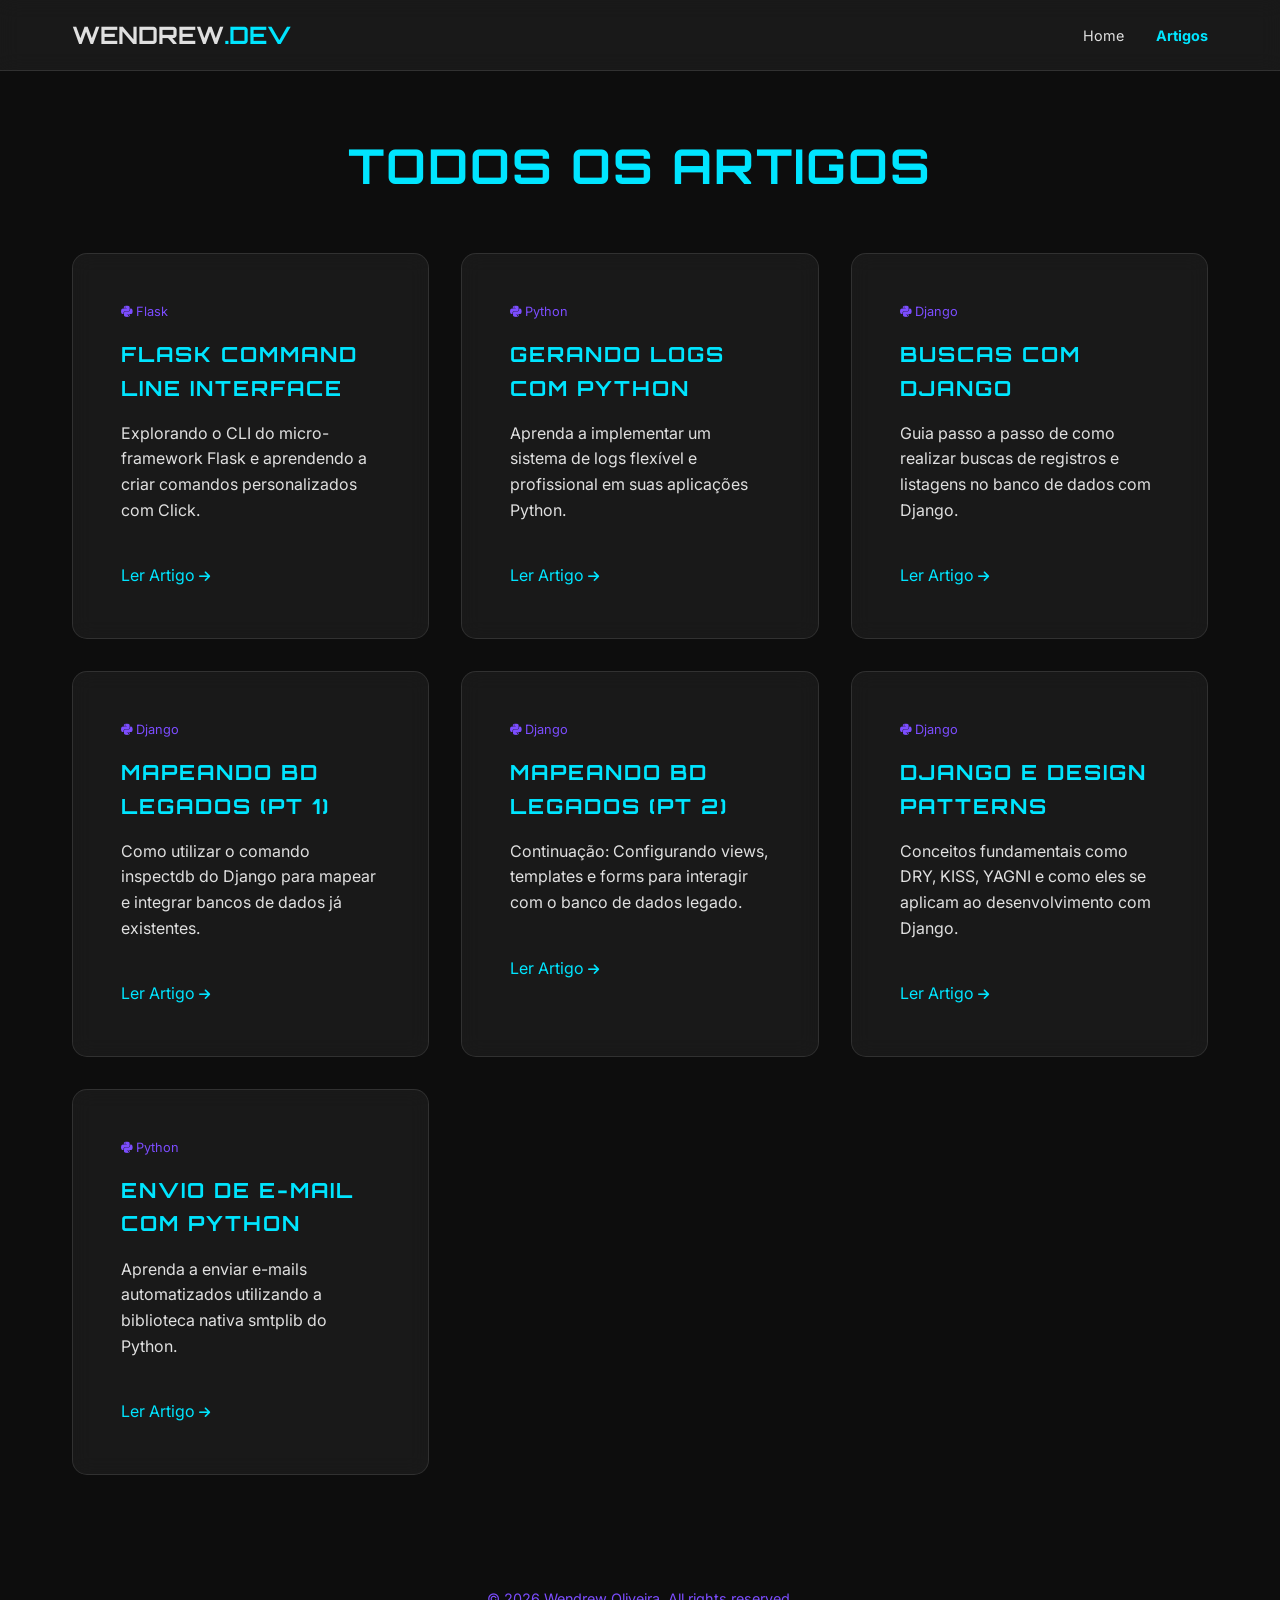
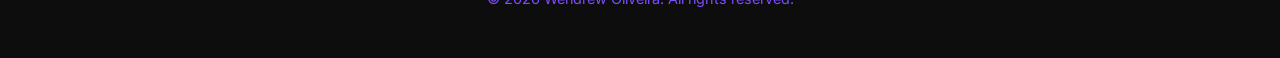
==== articles.html @ aa0556d5 "first commit" ====
<!DOCTYPE html>
<html lang="pt-BR">

<head>
    <meta charset="UTF-8">
    <meta name="viewport" content="width=device-width, initial-scale=1.0">
    <title>Artigos | Wendrew Oliveira</title>
    <link rel="stylesheet" href="style.css">
    <link rel="stylesheet" href="https://cdnjs.cloudflare.com/ajax/libs/font-awesome/6.0.0/css/all.min.css">
    <link
        href="https://fonts.googleapis.com/css2?family=Inter:wght@400;600;700&family=Orbitron:wght@400;700&display=swap"
        rel="stylesheet">
</head>

<body>
    <nav class="glass"
        style="position: fixed; top: 0; width: 100%; z-index: 1000; border-radius: 0; border-top: none; border-left: none; border-right: none; padding: 1rem 2rem;">
        <div class="container" style="display: flex; justify-content: space-between; align-items: center;">
            <a href="index.html"
                style="font-family: var(--font-heading); font-size: 1.5rem; text-decoration: none; color: var(--text-color); font-weight: 700;">
                WENDREW<span style="color: var(--accent-color);">.DEV</span>
            </a>
            <div class="nav-links" style="display: flex; gap: 2rem;">
                <a href="index.html"
                    style="color: var(--text-color); text-decoration: none; font-size: 0.9rem;">Home</a>
                <a href="articles.html"
                    style="color: var(--accent-color); text-decoration: none; font-size: 0.9rem; font-weight: bold;">Artigos</a>
            </div>
        </div>
    </nav>

    <div class="container" style="padding-top: 8rem; padding-bottom: 5rem;">
        <h1 style="font-size: 3rem; margin-bottom: 3rem; text-align: center;">Todos os Artigos</h1>

        <div style="display: grid; grid-template-columns: repeat(auto-fit, minmax(300px, 1fr)); gap: 2rem;">

            <!-- Artigo 1 -->
            <div class="glass">
                <div style="color: var(--secondary-accent); font-size: 0.8rem; margin-bottom: 1rem;"><i
                        class="fab fa-python"></i> Flask</div>
                <h3>Flask Command Line Interface</h3>
                <p style="margin-top: 1rem;">Explorando o CLI do micro-framework Flask e aprendendo a criar comandos
                    personalizados com Click.</p>
                <a href="articles/flask-cli.html" class="article-link"
                    style="color: var(--accent-color); text-decoration: none; display: inline-block; margin-top: 1.5rem; border-bottom: 1px solid transparent; transition: 0.3s;"
                    onmouseover="this.style.borderBottom='1px solid var(--accent-color)'"
                    onmouseout="this.style.borderBottom='1px solid transparent'">Ler Artigo <i
                        class="fas fa-arrow-right" style="font-size: 0.8rem;"></i></a>
            </div>

            <!-- Artigo 2 -->
            <div class="glass">
                <div style="color: var(--secondary-accent); font-size: 0.8rem; margin-bottom: 1rem;"><i
                        class="fab fa-python"></i> Python</div>
                <h3>Gerando Logs com Python</h3>
                <p style="margin-top: 1rem;">Aprenda a implementar um sistema de logs flexível e profissional em suas
                    aplicações Python.</p>
                <a href="articles/python-logging.html" class="article-link"
                    style="color: var(--accent-color); text-decoration: none; display: inline-block; margin-top: 1.5rem; border-bottom: 1px solid transparent; transition: 0.3s;"
                    onmouseover="this.style.borderBottom='1px solid var(--accent-color)'"
                    onmouseout="this.style.borderBottom='1px solid transparent'">Ler Artigo <i
                        class="fas fa-arrow-right" style="font-size: 0.8rem;"></i></a>
            </div>

            <!-- Artigo 3 -->
            <div class="glass">
                <div style="color: var(--secondary-accent); font-size: 0.8rem; margin-bottom: 1rem;"><i
                        class="fab fa-python"></i> Django</div>
                <h3>Buscas com Django</h3>
                <p style="margin-top: 1rem;">Guia passo a passo de como realizar buscas de registros e listagens no
                    banco de dados com Django.</p>
                <a href="articles/django-search.html" class="article-link"
                    style="color: var(--accent-color); text-decoration: none; display: inline-block; margin-top: 1.5rem; border-bottom: 1px solid transparent; transition: 0.3s;"
                    onmouseover="this.style.borderBottom='1px solid var(--accent-color)'"
                    onmouseout="this.style.borderBottom='1px solid transparent'">Ler Artigo <i
                        class="fas fa-arrow-right" style="font-size: 0.8rem;"></i></a>
            </div>

            <!-- Artigo 4 -->
            <div class="glass">
                <div style="color: var(--secondary-accent); font-size: 0.8rem; margin-bottom: 1rem;"><i
                        class="fab fa-python"></i> Django</div>
                <h3>Mapeando BD Legados (Pt 1)</h3>
                <p style="margin-top: 1rem;">Como utilizar o comando inspectdb do Django para mapear e integrar bancos
                    de dados já existentes.</p>
                <a href="articles/django-legacy-db-1.html" class="article-link"
                    style="color: var(--accent-color); text-decoration: none; display: inline-block; margin-top: 1.5rem; border-bottom: 1px solid transparent; transition: 0.3s;"
                    onmouseover="this.style.borderBottom='1px solid var(--accent-color)'"
                    onmouseout="this.style.borderBottom='1px solid transparent'">Ler Artigo <i
                        class="fas fa-arrow-right" style="font-size: 0.8rem;"></i></a>
            </div>

            <!-- Artigo 5 -->
            <div class="glass">
                <div style="color: var(--secondary-accent); font-size: 0.8rem; margin-bottom: 1rem;"><i
                        class="fab fa-python"></i> Django</div>
                <h3>Mapeando BD Legados (Pt 2)</h3>
                <p style="margin-top: 1rem;">Continuação: Configurando views, templates e forms para interagir com o
                    banco de dados legado.</p>
                <a href="articles/django-legacy-db-2.html" class="article-link"
                    style="color: var(--accent-color); text-decoration: none; display: inline-block; margin-top: 1.5rem; border-bottom: 1px solid transparent; transition: 0.3s;"
                    onmouseover="this.style.borderBottom='1px solid var(--accent-color)'"
                    onmouseout="this.style.borderBottom='1px solid transparent'">Ler Artigo <i
                        class="fas fa-arrow-right" style="font-size: 0.8rem;"></i></a>
            </div>

            <!-- Artigo 6 -->
            <div class="glass">
                <div style="color: var(--secondary-accent); font-size: 0.8rem; margin-bottom: 1rem;"><i
                        class="fab fa-python"></i> Django</div>
                <h3>Django e Design Patterns</h3>
                <p style="margin-top: 1rem;">Conceitos fundamentais como DRY, KISS, YAGNI e como eles se aplicam ao
                    desenvolvimento com Django.</p>
                <a href="articles/django-design-patterns.html" class="article-link"
                    style="color: var(--accent-color); text-decoration: none; display: inline-block; margin-top: 1.5rem; border-bottom: 1px solid transparent; transition: 0.3s;"
                    onmouseover="this.style.borderBottom='1px solid var(--accent-color)'"
                    onmouseout="this.style.borderBottom='1px solid transparent'">Ler Artigo <i
                        class="fas fa-arrow-right" style="font-size: 0.8rem;"></i></a>
            </div>

            <!-- Artigo 7 -->
            <div class="glass">
                <div style="color: var(--secondary-accent); font-size: 0.8rem; margin-bottom: 1rem;"><i
                        class="fab fa-python"></i> Python</div>
                <h3>Envio de E-mail com Python</h3>
                <p style="margin-top: 1rem;">Aprenda a enviar e-mails automatizados utilizando a biblioteca nativa
                    smtplib do Python.</p>
                <a href="articles/python-smtplib.html" class="article-link"
                    style="color: var(--accent-color); text-decoration: none; display: inline-block; margin-top: 1.5rem; border-bottom: 1px solid transparent; transition: 0.3s;"
                    onmouseover="this.style.borderBottom='1px solid var(--accent-color)'"
                    onmouseout="this.style.borderBottom='1px solid transparent'">Ler Artigo <i
                        class="fas fa-arrow-right" style="font-size: 0.8rem;"></i></a>
            </div>

        </div>
    </div>

    <footer style="text-align: center; padding: 2rem; color: var(--secondary-accent); font-size: 0.9rem;">
        <p>&copy; 2026 Wendrew Oliveira. All rights reserved.</p>
    </footer>

    <script src="script.js"></script>
</body>

</html>
---- style.css ----
:root {
    --bg-color: #0d0d0d;
    --text-color: #e0e0e0;
    --accent-color: #00e5ff;
    --secondary-accent: #7c4dff;
    --card-bg: rgba(255, 255, 255, 0.05);
    --glass-border: rgba(255, 255, 255, 0.1);
    --font-main: 'Inter', sans-serif;
    --font-heading: 'Orbitron', sans-serif;

    /* Spacing Variables */
    --spacing-xs: 0.5rem;
    --spacing-sm: 1rem;
    --spacing-md: 2rem;
    --spacing-lg: 3rem;
    --spacing-xl: 5rem;
}

* {
    margin: 0;
    padding: 0;
    box-sizing: border-box;
}

body {
    background-color: var(--bg-color);
    color: var(--text-color);
    font-family: var(--font-main);
    line-height: 1.6;
    overflow-x: hidden;
}

h1,
h2,
h3 {
    font-family: var(--font-heading);
    color: var(--accent-color);
    text-transform: uppercase;
    letter-spacing: 2px;
    overflow-wrap: break-word;
    word-wrap: break-word;
    hyphens: auto;
}

h2 {
    font-size: 2.5rem;
    margin-bottom: var(--spacing-lg);
}

h3 {
    font-size: 1.3rem;
    margin-bottom: var(--spacing-sm);
}

h4 {
    margin-bottom: var(--spacing-xs);
}

p {
    margin-bottom: var(--spacing-sm);
}

ul {
    margin-left: var(--spacing-md);
}

/* Animations */
@keyframes fadeIn {
    from {
        opacity: 0;
        transform: translateY(20px);
    }

    to {
        opacity: 1;
        transform: translateY(0);
    }
}

@keyframes glow {
    0% {
        text-shadow: 0 0 5px var(--accent-color);
    }

    50% {
        text-shadow: 0 0 20px var(--accent-color), 0 0 30px var(--secondary-accent);
    }

    100% {
        text-shadow: 0 0 5px var(--accent-color);
    }
}

.container {
    max-width: 1200px;
    margin: 0 auto;
    padding: 0 var(--spacing-md);
}

section {
    padding: var(--spacing-xl) 0;
    opacity: 0;
    transform: translateY(20px);
    transition: all 0.8s ease-out;
}

section:not(#hero) {
    margin-bottom: var(--spacing-lg);
}

section.visible {
    opacity: 1;
    transform: translateY(0);
}

/* Glassmorphism Classes */
.glass {
    background: var(--card-bg);
    backdrop-filter: blur(10px);
    border: 1px solid var(--glass-border);
    border-radius: 15px;
    padding: var(--spacing-lg);
    transition: transform 0.3s ease, border-color 0.3s ease;
}

.glass:hover {
    transform: translateY(-5px);
    border-color: var(--accent-color);
}

nav a {
    transition: color 0.3s ease;
}

nav a:hover {
    color: var(--accent-color) !important;
}

/* Hero Section Styles */
#hero {
    height: 100vh;
    display: flex;
    flex-direction: column;
    justify-content: center;
    align-items: center;
    text-align: center;
    background: radial-gradient(circle at center, #1a1a1a 0%, #0d0d0d 100%);
    opacity: 1;
    transform: none;
}

#hero h1 {
    font-size: 4rem;
    margin-bottom: 1rem;
    animation: glow 3s infinite alternate;
}

#hero p {
    font-size: 1.5rem;
    color: var(--secondary-accent);
}

/* Responsive */
@media (max-width: 768px) {
    :root {
        --spacing-xl: 3rem;
        --spacing-lg: 2rem;
    }

    .container {
        padding: 0 var(--spacing-sm);
    }

    section {
        padding: var(--spacing-lg) 0;
    }

    .glass {
        padding: var(--spacing-md);
    }

    #hero h1 {
        font-size: 2.5rem;
    }

    #hero p {
        font-size: 1.2rem;
    }

    h2 {
        font-size: 2rem;
        margin-bottom: var(--spacing-md);
    }
}

/* Article Specific Styles */
.article-content {
    font-size: 1.1rem;
    line-height: 1.8;
}

.article-content p {
    margin-bottom: 2rem;
    color: #ccc;
}

.article-content h3 {
    color: var(--accent-color);
    margin-top: 3rem;
    font-size: 1.5rem;
}

.article-content ul,
.article-content ol {
    margin-bottom: 2rem;
    padding-left: 2rem;
    color: #ccc;
}

.article-content li {
    margin-bottom: 0.5rem;
}

.article-content pre {
    background: rgba(0, 0, 0, 0.3);
    padding: 1.5rem;
    border-radius: 10px;
    border: 1px solid var(--glass-border);
    margin: 2rem 0;
    overflow-x: auto;
}

.article-content code {
    font-family: 'Fira Code', monospace;
    color: var(--accent-color);
}

.article-content img {
    border: 1px solid var(--glass-border);
    transition: transform 0.3s ease;
}

.article-content img:hover {
    transform: scale(1.02);
}

.start-visible {
    opacity: 1 !important;
    transform: translateY(0) !important;
}
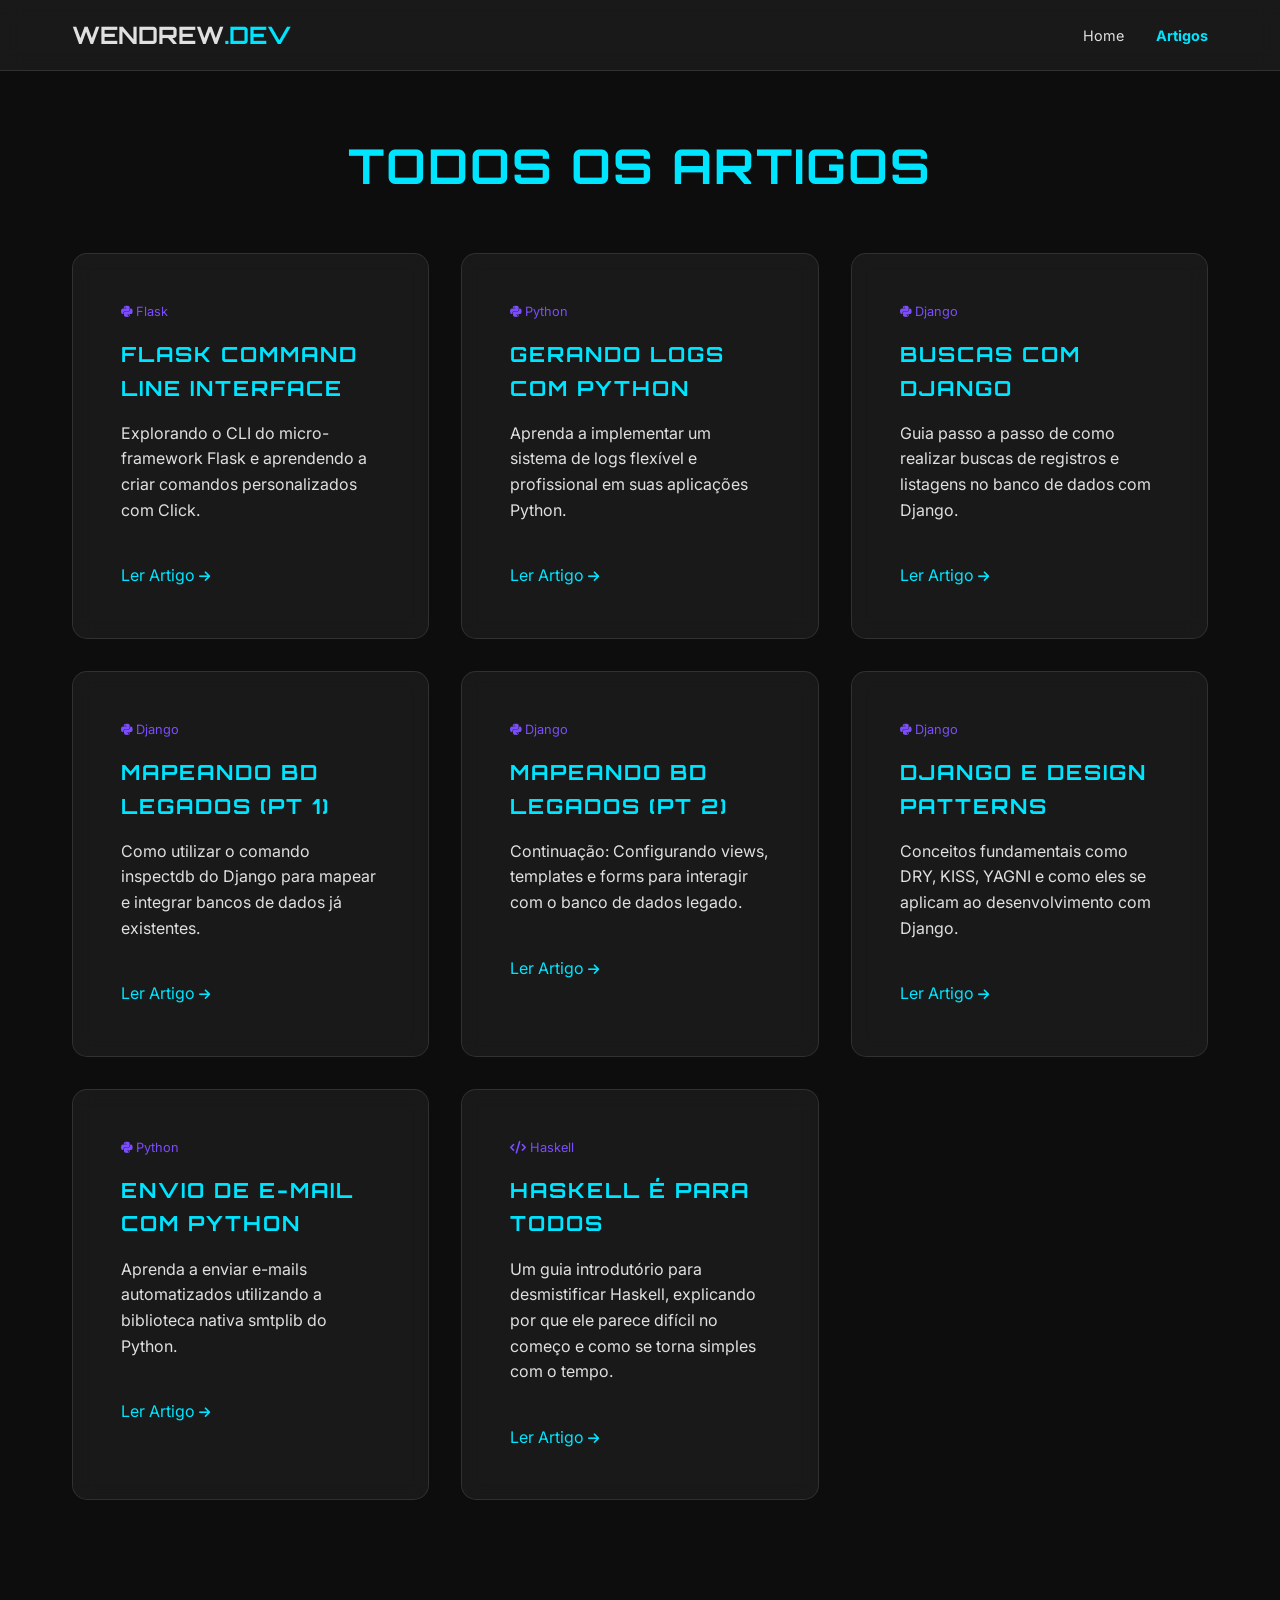
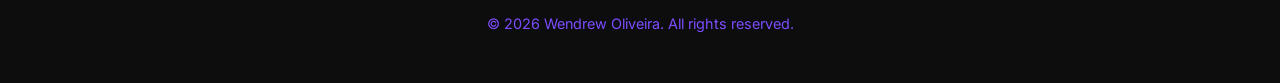
==== commit b1a8fca4: "add reference to new article" ====
--- a/articles.html
+++ b/articles.html
@@ -132,6 +132,24 @@
                         class="fas fa-arrow-right" style="font-size: 0.8rem;"></i></a>
             </div>
 
+            <!-- Artigo 8 -->
+            <div class="glass">
+                <div style="color: var(--secondary-accent); font-size: 0.8rem; margin-bottom: 1rem;">
+                    <i class="fas fa-code"></i> Haskell
+                </div>
+                <h3>HASKELL É PARA TODOS</h3>
+                <p style="margin-top: 1rem;">
+                    Um guia introdutório para desmistificar Haskell, explicando por que ele parece difícil no começo
+                    e como se torna simples com o tempo.
+                </p>
+                <a href="articles/haskell-para-todos.html" class="article-link"
+                    style="color: var(--accent-color); text-decoration: none; display: inline-block; margin-top: 1.5rem; border-bottom: 1px solid transparent; transition: 0.3s;"
+                    onmouseover="this.style.borderBottom='1px solid var(--accent-color)'"
+                    onmouseout="this.style.borderBottom='1px solid transparent'">
+                    Ler Artigo <i class="fas fa-arrow-right" style="font-size: 0.8rem;"></i>
+                </a>
+            </div>
+
         </div>
     </div>
 
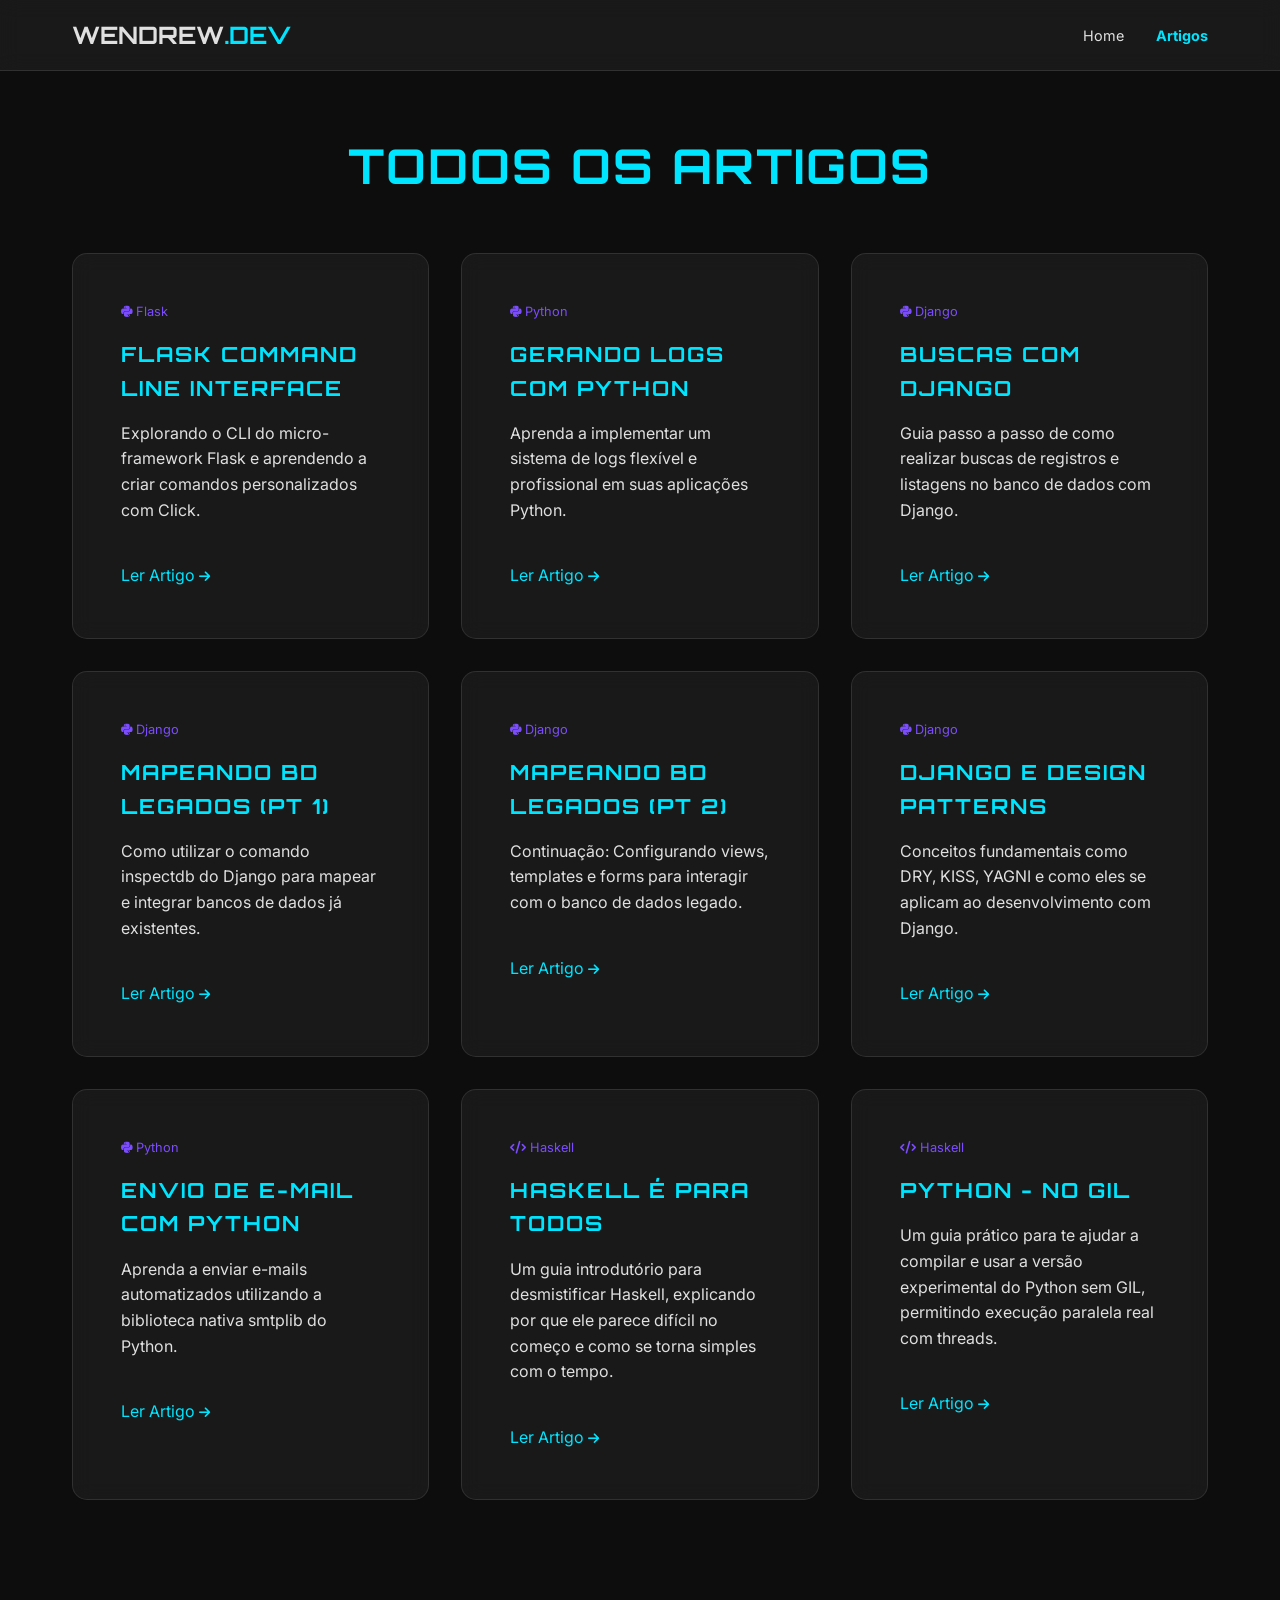
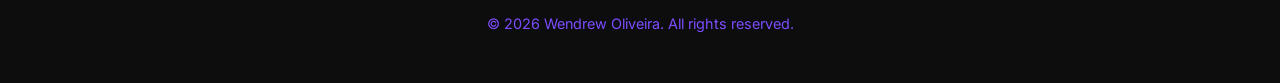
==== commit 434f4762: "atualizando menu de artigos" ====
--- a/articles.html
+++ b/articles.html
@@ -150,6 +150,23 @@
                 </a>
             </div>
 
+            <!-- Artigo 9 -->
+            <div class="glass">
+                <div style="color: var(--secondary-accent); font-size: 0.8rem; margin-bottom: 1rem;">
+                    <i class="fas fa-code"></i> Haskell
+                </div>
+                <h3>Python - NO GIL</h3>
+                <p style="margin-top: 1rem;">
+                    Um guia prático para te ajudar a compilar e usar a versão experimental do Python sem GIL, 
+                    permitindo execução paralela real com threads.
+                </p>
+                <a href="articles/python-nogil-setup.html" class="article-link"
+                    style="color: var(--accent-color); text-decoration: none; display: inline-block; margin-top: 1.5rem; border-bottom: 1px solid transparent; transition: 0.3s;"
+                    onmouseover="this.style.borderBottom='1px solid var(--accent-color)'"
+                    onmouseout="this.style.borderBottom='1px solid transparent'">
+                    Ler Artigo <i class="fas fa-arrow-right" style="font-size: 0.8rem;"></i>
+                </a>
+            </div>
         </div>
     </div>
 
